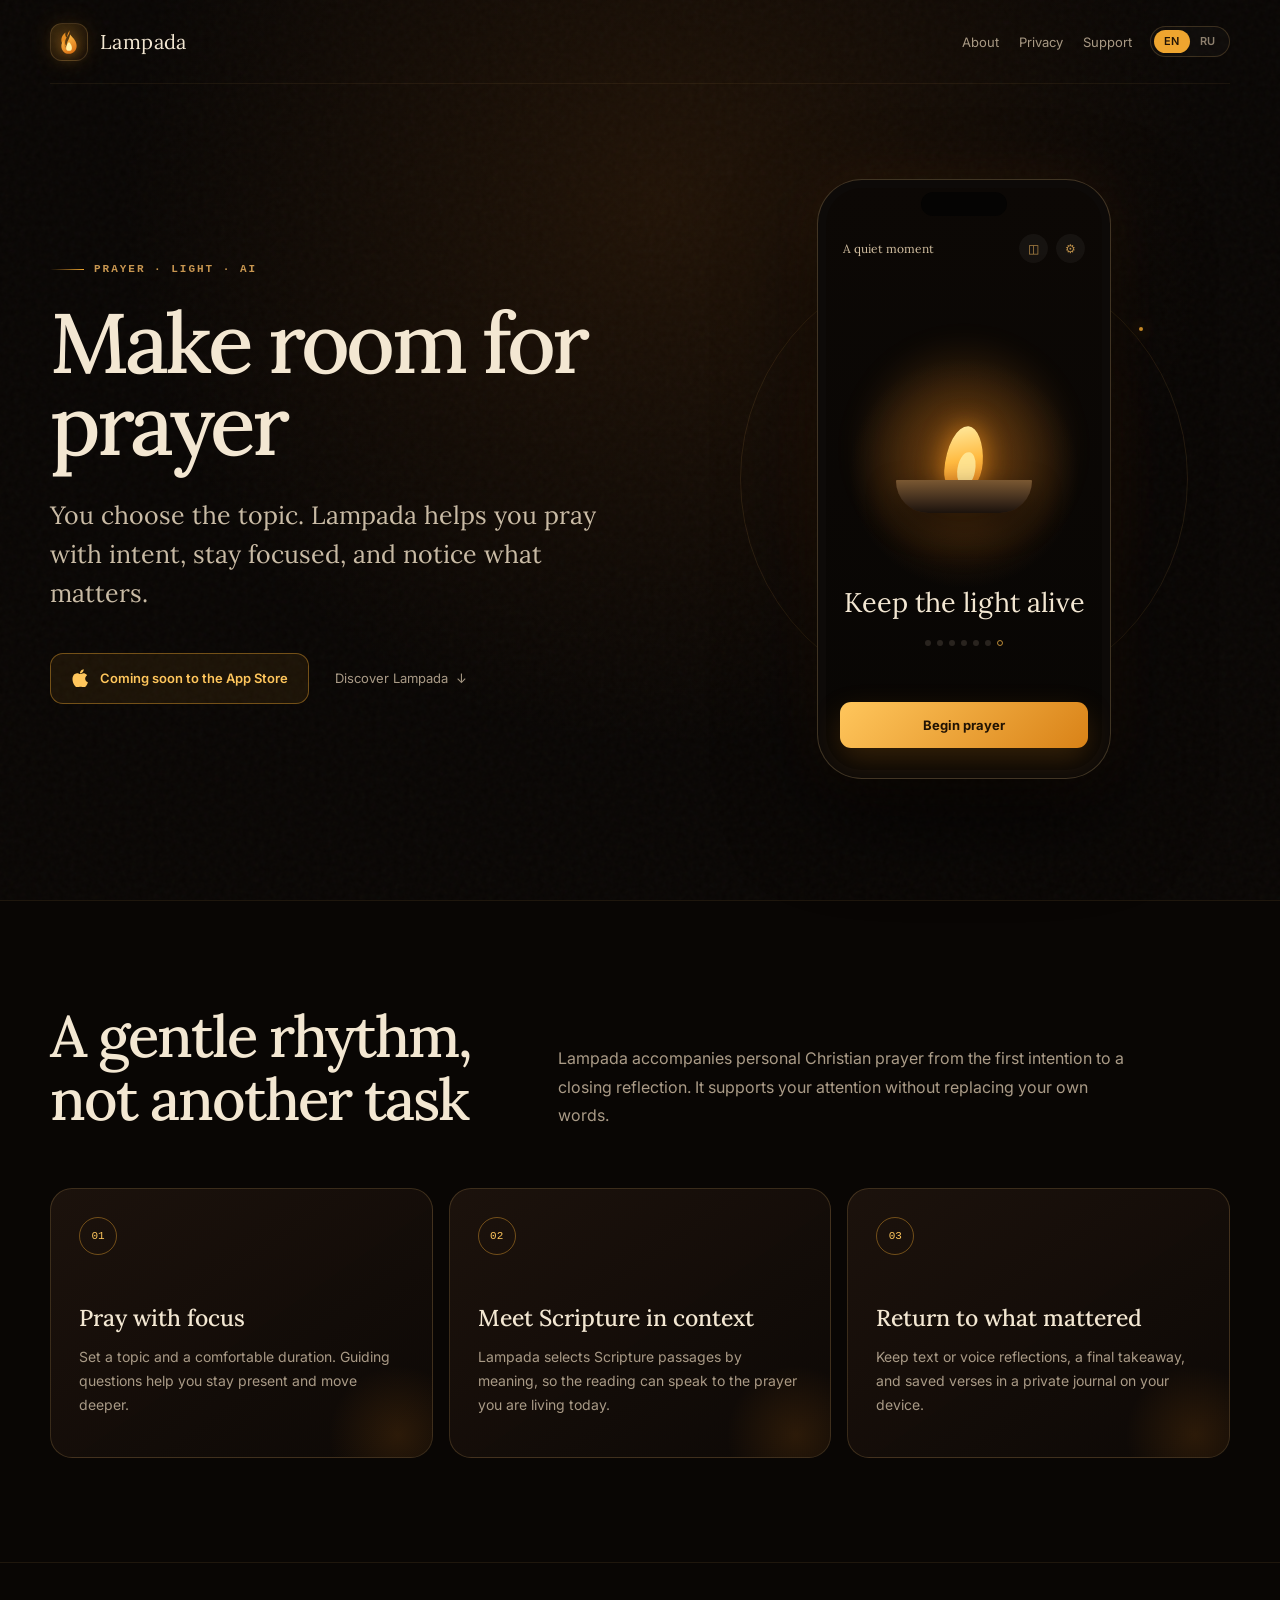
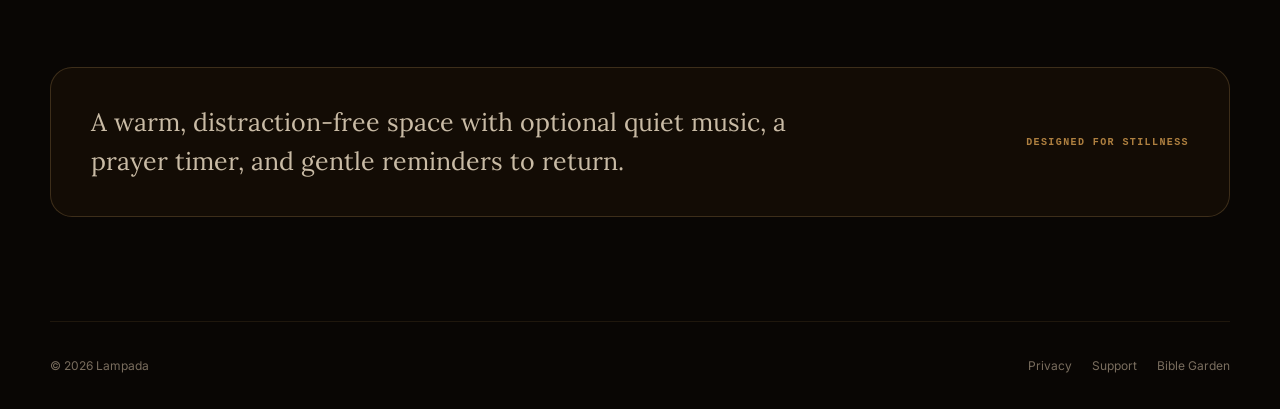
==== lampada/index.html @ 6860deae "Add Lampada landing site" ====
<!doctype html>
<html lang="en">
<head>
    <meta charset="utf-8">
    <meta name="viewport" content="width=device-width, initial-scale=1">
    <title>Lampada — A space for personal prayer</title>
    <meta
        name="description"
        content="Lampada is a mobile app that helps you pray with intent, keep your focus, and return to meaningful thoughts later."
        data-en="Lampada is a mobile app that helps you pray with intent, keep your focus, and return to meaningful thoughts later."
        data-ru="Lampada — мобильное приложение, которое помогает молиться целенаправленно, сохранять фокус и возвращаться к важным мыслям."
    >
    <meta property="og:title" content="Lampada — A space for personal prayer">
    <meta property="og:description" content="Prayer. Light. AI.">
    <meta property="og:type" content="website">
    <meta property="og:url" content="https://lampada.bible.garden/">
    <meta name="theme-color" content="#090604">
    <link rel="canonical" href="https://lampada.bible.garden/">
    <link rel="preconnect" href="https://fonts.googleapis.com">
    <link rel="preconnect" href="https://fonts.gstatic.com" crossorigin>
    <link href="https://fonts.googleapis.com/css2?family=Inter:wght@400;500;600;700&family=Lora:wght@400;500;600&display=swap" rel="stylesheet">
    <link rel="stylesheet" href="assets/styles.css">
    <script src="assets/site.js" defer></script>
</head>
<body
    data-title-en="Lampada — A space for personal prayer"
    data-title-ru="Lampada — пространство для личной молитвы"
>
    <header class="site-header shell">
        <a class="brand" href="/" aria-label="Lampada home" data-aria-en="Lampada home" data-aria-ru="Главная Lampada">
            <span class="brand-mark" aria-hidden="true">
                <svg viewBox="0 0 28 34" fill="none" xmlns="http://www.w3.org/2000/svg">
                    <path d="M14.7 1.5c.8 7-5.8 8.6-5.8 16.2 0 2.5 1.1 4.6 2.8 6-4.6-1-7.7-4.8-7.7-9.4 0-3.6 1.8-6.9 5.3-9.8-.6 3.8.4 5.7 1.8 6.7C11.9 6.8 13.4 3.7 14.7 1.5Z" fill="#E68D22"/>
                    <path d="M15.4 7.2c5.6 5.9 8.6 10 8.6 15.1 0 5.8-4.5 10.2-10 10.2S4 28.1 4 22.4c0-2.5.9-4.9 2.8-7.3-.1 6.7 2.9 9.7 6.4 10.9-1.3-1.3-2.1-3.2-2.1-5.2 0-4.7 3.6-7.4 4.3-13.6Z" fill="url(#flame)"/>
                    <path d="M14 17.1c2.5 3 3.8 5.2 3.8 7.6a3.8 3.8 0 0 1-7.6 0c0-2.4 1.3-4.6 3.8-7.6Z" fill="#FFF0A4"/>
                    <defs><linearGradient id="flame" x1="8" y1="9" x2="21" y2="31" gradientUnits="userSpaceOnUse"><stop stop-color="#FFC04B"/><stop offset="1" stop-color="#D86E13"/></linearGradient></defs>
                </svg>
            </span>
            <span class="brand-name">Lampada</span>
        </a>
        <div class="header-tools">
            <nav class="site-nav" aria-label="Primary navigation" data-aria-en="Primary navigation" data-aria-ru="Основная навигация">
                <a href="#purpose" data-i18n data-en="About" data-ru="О приложении">About</a>
                <a href="/privacy" data-i18n data-en="Privacy" data-ru="Конфиденциальность">Privacy</a>
                <a href="/support" data-i18n data-en="Support" data-ru="Поддержка">Support</a>
            </nav>
            <div class="language-switcher" aria-label="Language" data-aria-en="Language" data-aria-ru="Язык">
                <button type="button" data-lang="en" aria-pressed="true">EN</button>
                <button type="button" data-lang="ru" aria-pressed="false">RU</button>
            </div>
        </div>
    </header>

    <main>
        <section class="hero shell" aria-labelledby="hero-title">
            <div class="hero-copy">
                <p class="eyebrow" data-i18n data-en="Prayer · Light · AI" data-ru="Молитва · Свет · ИИ">Prayer · Light · AI</p>
                <h1 id="hero-title" data-i18n data-en="Make room for prayer" data-ru="Освободи место для молитвы">Make room for prayer</h1>
                <p
                    class="hero-lead"
                    data-i18n
                    data-en="You choose the topic. Lampada helps you pray with intent, stay focused, and notice what matters."
                    data-ru="Ты выбираешь тему. Lampada помогает молиться целенаправленно, сохранять фокус и замечать главное."
                >You choose the topic. Lampada helps you pray with intent, stay focused, and notice what matters.</p>
                <div class="hero-actions">
                    <span class="availability">
                        <svg viewBox="0 0 24 24" fill="none" aria-hidden="true"><path d="M15.7 4.1c-.9 1.1-2.3 2-3.7 1.9-.2-1.4.5-2.9 1.3-3.8.9-1.1 2.4-1.8 3.6-1.9.2 1.4-.4 2.8-1.2 3.8ZM18.9 12.8c0-3 2.5-4.5 2.6-4.6-1.4-2.1-3.7-2.4-4.5-2.5-1.9-.2-3.7 1.1-4.7 1.1-1 0-2.5-1.1-4.1-1-2.1 0-4.1 1.2-5.2 3.1-2.2 3.8-.6 9.5 1.6 12.6 1.1 1.5 2.3 3.2 4 3.1 1.6-.1 2.2-1 4.2-1s2.5 1 4.2 1c1.7 0 2.8-1.5 3.8-3.1 1.2-1.8 1.7-3.5 1.7-3.6-.1 0-3.6-1.4-3.6-5.1Z" fill="currentColor"/></svg>
                        <span data-i18n data-en="Coming soon to the App Store" data-ru="Скоро в App Store">Coming soon to the App Store</span>
                    </span>
                    <a class="text-link" href="#purpose">
                        <span data-i18n data-en="Discover Lampada" data-ru="Узнать о Lampada">Discover Lampada</span>
                        <span aria-hidden="true">↓</span>
                    </a>
                </div>
            </div>

            <div class="hero-art" aria-label="Lampada app preview" data-aria-en="Lampada app preview" data-aria-ru="Предпросмотр приложения Lampada">
                <div class="orbit" aria-hidden="true"></div>
                <div class="phone" aria-hidden="true">
                    <div class="phone-top">
                        <span data-i18n data-en="A quiet moment" data-ru="Тихий момент">A quiet moment</span>
                        <div class="phone-icons"><span class="phone-icon">◫</span><span class="phone-icon">⚙</span></div>
                    </div>
                    <div class="flame-wrap">
                        <div class="flame-glow"></div>
                        <div class="flame"></div>
                        <div class="lamp-bowl"></div>
                    </div>
                    <div class="phone-copy">
                        <strong data-i18n data-en="Keep the light alive" data-ru="Поддержи огонёк">Keep the light alive</strong>
                        <div class="week-dots"><span></span><span></span><span></span><span></span><span></span><span></span><span></span></div>
                    </div>
                    <div class="phone-button" data-i18n data-en="Begin prayer" data-ru="Начать молитву">Begin prayer</div>
                </div>
            </div>
        </section>

        <section class="section" id="purpose" aria-labelledby="purpose-title">
            <div class="shell">
                <div class="section-heading">
                    <h2 id="purpose-title" data-i18n data-en="A gentle rhythm, not another task" data-ru="Мягкий ритм, а не ещё одна задача">A gentle rhythm, not another task</h2>
                    <p
                        data-i18n
                        data-en="Lampada accompanies personal Christian prayer from the first intention to a closing reflection. It supports your attention without replacing your own words."
                        data-ru="Lampada сопровождает личную христианскую молитву от первого намерения до завершающего размышления. Она поддерживает внимание, не подменяя твои собственные слова."
                    >Lampada accompanies personal Christian prayer from the first intention to a closing reflection. It supports your attention without replacing your own words.</p>
                </div>

                <div class="features">
                    <article class="feature">
                        <span class="feature-number">01</span>
                        <h3 class="feature-title" data-i18n data-en="Pray with focus" data-ru="Молись осознанно">Pray with focus</h3>
                        <p
                            data-i18n
                            data-en="Set a topic and a comfortable duration. Guiding questions help you stay present and move deeper."
                            data-ru="Задай тему и удобную длительность. Направляющие вопросы помогают оставаться в моменте и идти глубже."
                        >Set a topic and a comfortable duration. Guiding questions help you stay present and move deeper.</p>
                    </article>
                    <article class="feature">
                        <span class="feature-number">02</span>
                        <h3 class="feature-title" data-i18n data-en="Meet Scripture in context" data-ru="Встречай Писание в контексте">Meet Scripture in context</h3>
                        <p
                            data-i18n
                            data-en="Lampada selects Scripture passages by meaning, so the reading can speak to the prayer you are living today."
                            data-ru="Lampada подбирает отрывки Писания по смыслу, чтобы чтение отзывалось на молитву, которой ты живёшь сегодня."
                        >Lampada selects Scripture passages by meaning, so the reading can speak to the prayer you are living today.</p>
                    </article>
                    <article class="feature">
                        <span class="feature-number">03</span>
                        <h3 class="feature-title" data-i18n data-en="Return to what mattered" data-ru="Возвращайся к главному">Return to what mattered</h3>
                        <p
                            data-i18n
                            data-en="Keep text or voice reflections, a final takeaway, and saved verses in a private journal on your device."
                            data-ru="Сохраняй текстовые или голосовые размышления, итог молитвы и избранные стихи в личном дневнике на устройстве."
                        >Keep text or voice reflections, a final takeaway, and saved verses in a private journal on your device.</p>
                    </article>
                </div>
            </div>
        </section>

        <section class="section">
            <div class="shell">
                <div class="quiet-note">
                    <p
                        data-i18n
                        data-en="A warm, distraction-free space with optional quiet music, a prayer timer, and gentle reminders to return."
                        data-ru="Тёплое пространство без лишнего шума: спокойная музыка, таймер молитвы и мягкие напоминания вернуться."
                    >A warm, distraction-free space with optional quiet music, a prayer timer, and gentle reminders to return.</p>
                    <span data-i18n data-en="Designed for stillness" data-ru="Создано для тишины">Designed for stillness</span>
                </div>
            </div>
        </section>
    </main>

    <footer class="site-footer shell">
        <span>© 2026 Lampada</span>
        <div class="footer-links">
            <a href="/privacy" data-i18n data-en="Privacy" data-ru="Конфиденциальность">Privacy</a>
            <a href="/support" data-i18n data-en="Support" data-ru="Поддержка">Support</a>
            <a href="https://bible.garden" data-i18n data-en="Bible Garden" data-ru="Bible Garden">Bible Garden</a>
        </div>
    </footer>
</body>
</html>
---- lampada/assets/styles.css ----
:root {
    color-scheme: dark;
    --amber: #efa52f;
    --amber-bright: #ffc65c;
    --amber-deep: #b96b16;
    --cream: #f3e7d2;
    --cream-dim: #c9bba5;
    --ink: #090604;
    --surface: #130d09;
    --surface-raised: #1a120c;
    --line: rgba(227, 179, 104, 0.2);
    --line-strong: rgba(239, 165, 47, 0.42);
    --page-width: 1180px;
}

* {
    box-sizing: border-box;
}

html {
    scroll-behavior: smooth;
}

body {
    min-width: 320px;
    margin: 0;
    overflow-x: hidden;
    color: var(--cream);
    background:
        radial-gradient(circle at 52% 10%, rgba(126, 69, 16, 0.2), transparent 34rem),
        var(--ink);
    font-family: Inter, -apple-system, BlinkMacSystemFont, "Segoe UI", sans-serif;
    -webkit-font-smoothing: antialiased;
}

body::before {
    position: fixed;
    z-index: -1;
    inset: 0;
    content: "";
    opacity: 0.28;
    pointer-events: none;
    background-image: url("data:image/svg+xml,%3Csvg viewBox='0 0 180 180' xmlns='http://www.w3.org/2000/svg'%3E%3Cfilter id='n'%3E%3CfeTurbulence type='fractalNoise' baseFrequency='.9' numOctaves='3' stitchTiles='stitch'/%3E%3C/filter%3E%3Crect width='100%25' height='100%25' filter='url(%23n)' opacity='.12'/%3E%3C/svg%3E");
}

a {
    color: inherit;
}

button,
a {
    -webkit-tap-highlight-color: transparent;
}

.shell {
    width: min(calc(100% - 40px), var(--page-width));
    margin-inline: auto;
}

.site-header {
    position: relative;
    z-index: 10;
    display: flex;
    align-items: center;
    justify-content: space-between;
    min-height: 84px;
    border-bottom: 1px solid rgba(227, 179, 104, 0.08);
}

.brand {
    display: inline-flex;
    gap: 12px;
    align-items: center;
    text-decoration: none;
}

.brand-mark {
    display: grid;
    width: 38px;
    height: 38px;
    place-items: center;
    border: 1px solid var(--line);
    border-radius: 12px;
    background: linear-gradient(145deg, rgba(239, 165, 47, 0.18), rgba(82, 40, 9, 0.08));
    box-shadow: 0 0 24px rgba(239, 165, 47, 0.12);
}

.brand-mark svg {
    width: 22px;
    height: 26px;
    filter: drop-shadow(0 0 8px rgba(255, 166, 42, 0.7));
}

.brand-name {
    font-family: Lora, Georgia, serif;
    font-size: 20px;
    letter-spacing: 0.02em;
}

.header-tools {
    display: flex;
    gap: 18px;
    align-items: center;
}

.site-nav {
    display: flex;
    gap: 20px;
    color: #a89984;
    font-size: 13px;
}

.site-nav a {
    text-decoration: none;
    transition: color 160ms ease;
}

.site-nav a:hover,
.site-nav a:focus-visible {
    color: var(--cream);
}

.language-switcher {
    display: inline-flex;
    padding: 3px;
    border: 1px solid var(--line);
    border-radius: 999px;
    background: rgba(255, 255, 255, 0.025);
}

.language-switcher button {
    min-width: 36px;
    padding: 6px 9px;
    border: 0;
    border-radius: 999px;
    color: #8e806e;
    background: transparent;
    font: 600 11px/1 Inter, sans-serif;
    letter-spacing: 0.08em;
    cursor: pointer;
}

.language-switcher button.is-active {
    color: #231405;
    background: var(--amber);
}

.hero {
    position: relative;
    display: grid;
    grid-template-columns: minmax(0, 1.03fr) minmax(360px, 0.97fr);
    gap: 84px;
    align-items: center;
    min-height: calc(100vh - 84px);
    padding-block: 70px 96px;
}

.hero-copy {
    position: relative;
    z-index: 2;
}

.eyebrow {
    display: inline-flex;
    gap: 10px;
    align-items: center;
    margin: 0 0 23px;
    color: #c89650;
    font: 600 11px/1.4 "SFMono-Regular", Consolas, monospace;
    letter-spacing: 0.18em;
    text-transform: uppercase;
}

.eyebrow::before {
    width: 34px;
    height: 1px;
    content: "";
    background: linear-gradient(90deg, transparent, var(--amber));
}

h1,
h2,
.feature-title,
.placeholder-title {
    font-family: Lora, Georgia, serif;
    font-weight: 500;
}

h1 {
    max-width: 760px;
    margin: 0;
    font-size: clamp(48px, 6.6vw, 86px);
    line-height: 0.98;
    letter-spacing: -0.045em;
}

.hero-lead {
    max-width: 620px;
    margin: 30px 0 0;
    color: var(--cream-dim);
    font-family: Lora, Georgia, serif;
    font-size: clamp(19px, 2vw, 25px);
    line-height: 1.55;
}

.hero-actions {
    display: flex;
    flex-wrap: wrap;
    gap: 14px;
    align-items: center;
    margin-top: 40px;
}

.availability {
    display: inline-flex;
    gap: 11px;
    align-items: center;
    min-height: 51px;
    padding: 0 20px;
    border: 1px solid var(--line-strong);
    border-radius: 13px;
    color: var(--amber-bright);
    background: rgba(239, 165, 47, 0.08);
    font-size: 13px;
    font-weight: 600;
}

.availability svg {
    width: 18px;
    height: 18px;
}

.text-link {
    display: inline-flex;
    gap: 8px;
    align-items: center;
    min-height: 51px;
    padding-inline: 12px;
    color: #aa9b87;
    font-size: 13px;
    text-decoration: none;
}

.text-link:hover,
.text-link:focus-visible {
    color: var(--cream);
}

.hero-art {
    position: relative;
    display: grid;
    min-height: 650px;
    place-items: center;
}

.hero-art::before {
    position: absolute;
    width: min(34vw, 470px);
    aspect-ratio: 1;
    border-radius: 50%;
    content: "";
    background: radial-gradient(circle, rgba(226, 125, 25, 0.18), rgba(113, 57, 9, 0.07) 42%, transparent 70%);
    filter: blur(4px);
}

.orbit {
    position: absolute;
    width: min(35vw, 480px);
    aspect-ratio: 1;
    border: 1px solid rgba(231, 175, 94, 0.12);
    border-radius: 50%;
}

.orbit::before,
.orbit::after {
    position: absolute;
    border-radius: 50%;
    content: "";
    background: var(--amber);
    box-shadow: 0 0 14px rgba(255, 172, 44, 0.9);
}

.orbit::before {
    top: 16%;
    right: 10%;
    width: 4px;
    height: 4px;
}

.orbit::after {
    bottom: 5%;
    left: 28%;
    width: 3px;
    height: 3px;
}

.phone {
    position: relative;
    z-index: 2;
    width: 294px;
    height: 600px;
    overflow: hidden;
    border: 1px solid rgba(238, 197, 133, 0.24);
    border-radius: 45px;
    background:
        radial-gradient(circle at 50% 49%, rgba(122, 67, 17, 0.5), transparent 34%),
        linear-gradient(180deg, #0c0805, #080604);
    box-shadow:
        0 36px 90px rgba(0, 0, 0, 0.64),
        0 0 60px rgba(193, 104, 20, 0.1),
        inset 0 0 0 8px #0d0a08;
}

.phone::before {
    position: absolute;
    top: 12px;
    left: 50%;
    width: 86px;
    height: 24px;
    border-radius: 20px;
    content: "";
    background: #050403;
    transform: translateX(-50%);
}

.phone-top {
    display: flex;
    align-items: center;
    justify-content: space-between;
    padding: 54px 25px 0;
    color: #d1bea0;
    font-family: Lora, Georgia, serif;
    font-size: 12px;
}

.phone-icons {
    display: flex;
    gap: 8px;
}

.phone-icon {
    display: grid;
    width: 29px;
    height: 29px;
    place-items: center;
    border-radius: 50%;
    color: #bc8f49;
    background: rgba(255, 255, 255, 0.045);
    font: 12px/1 sans-serif;
}

.flame-wrap {
    position: absolute;
    top: 205px;
    left: 50%;
    width: 156px;
    height: 128px;
    transform: translateX(-50%);
}

.flame-glow {
    position: absolute;
    inset: -50px -70px;
    border-radius: 50%;
    background: radial-gradient(circle, rgba(238, 140, 32, 0.35), transparent 62%);
    filter: blur(10px);
}

.flame {
    position: absolute;
    bottom: 20px;
    left: 50%;
    width: 38px;
    height: 67px;
    border-radius: 56% 44% 55% 45% / 69% 54% 46% 31%;
    background: linear-gradient(165deg, #ffe89b 5%, #ffbb42 50%, #d86e13 100%);
    box-shadow: 0 0 26px rgba(255, 153, 28, 0.65);
    transform: translateX(-50%) rotate(4deg);
}

.flame::after {
    position: absolute;
    right: 7px;
    bottom: 7px;
    width: 18px;
    height: 34px;
    border-radius: 60% 40% 58% 42%;
    content: "";
    background: rgba(255, 238, 163, 0.8);
}

.lamp-bowl {
    position: absolute;
    bottom: 0;
    left: 50%;
    width: 136px;
    height: 33px;
    border-radius: 2px 2px 65px 65px;
    background: linear-gradient(180deg, #7a5832, #3c2a1b 65%, #1b120c);
    box-shadow: 0 13px 28px rgba(0, 0, 0, 0.52);
    transform: translateX(-50%);
}

.phone-copy {
    position: absolute;
    right: 20px;
    bottom: 132px;
    left: 20px;
    text-align: center;
}

.phone-copy strong {
    display: block;
    font: 400 27px/1.2 Lora, Georgia, serif;
}

.week-dots {
    display: flex;
    gap: 6px;
    justify-content: center;
    margin-top: 22px;
}

.week-dots span {
    width: 6px;
    height: 6px;
    border-radius: 50%;
    background: rgba(202, 187, 166, 0.16);
}

.week-dots span:last-child {
    border: 1px solid rgba(255, 190, 75, 0.7);
    background: transparent;
}

.phone-button {
    position: absolute;
    right: 22px;
    bottom: 30px;
    left: 22px;
    padding: 15px 10px;
    border-radius: 11px;
    color: #211304;
    background: linear-gradient(135deg, var(--amber-bright), #d98217);
    box-shadow: 0 12px 30px rgba(216, 126, 22, 0.22);
    font-size: 13px;
    font-weight: 700;
    text-align: center;
}

.section {
    padding-block: 104px;
    border-top: 1px solid rgba(227, 179, 104, 0.1);
}

.section-heading {
    display: grid;
    grid-template-columns: 0.8fr 1.2fr;
    gap: 60px;
    align-items: end;
    margin-bottom: 58px;
}

.section-heading h2 {
    max-width: 520px;
    margin: 0;
    font-size: clamp(36px, 4.6vw, 58px);
    line-height: 1.08;
    letter-spacing: -0.035em;
}

.section-heading p {
    max-width: 580px;
    margin: 0;
    color: #aa9b87;
    font-size: 16px;
    line-height: 1.8;
}

.features {
    display: grid;
    grid-template-columns: repeat(3, 1fr);
    gap: 16px;
}

.feature {
    position: relative;
    min-height: 270px;
    padding: 28px;
    overflow: hidden;
    border: 1px solid var(--line);
    border-radius: 22px;
    background: linear-gradient(145deg, rgba(31, 21, 14, 0.86), rgba(14, 9, 6, 0.92));
}

.feature::after {
    position: absolute;
    right: -36px;
    bottom: -48px;
    width: 140px;
    height: 140px;
    border-radius: 50%;
    content: "";
    background: radial-gradient(circle, rgba(225, 129, 24, 0.14), transparent 70%);
}

.feature-number {
    display: inline-grid;
    width: 38px;
    height: 38px;
    margin-bottom: 48px;
    place-items: center;
    border: 1px solid var(--line-strong);
    border-radius: 50%;
    color: var(--amber-bright);
    font: 500 11px/1 "SFMono-Regular", Consolas, monospace;
}

.feature-title {
    margin: 0 0 13px;
    font-size: 23px;
}

.feature p {
    margin: 0;
    color: #a99a86;
    font-size: 14px;
    line-height: 1.7;
}

.quiet-note {
    display: flex;
    gap: 22px;
    align-items: center;
    justify-content: space-between;
    padding: 35px 40px;
    border: 1px solid var(--line);
    border-radius: 22px;
    background: rgba(239, 165, 47, 0.045);
}

.quiet-note p {
    max-width: 720px;
    margin: 0;
    color: var(--cream-dim);
    font-family: Lora, Georgia, serif;
    font-size: clamp(18px, 2vw, 25px);
    line-height: 1.55;
}

.quiet-note span {
    flex: 0 0 auto;
    color: #af8040;
    font: 600 10px/1.5 "SFMono-Regular", Consolas, monospace;
    letter-spacing: 0.14em;
    text-transform: uppercase;
}

.site-footer {
    display: flex;
    gap: 28px;
    align-items: center;
    justify-content: space-between;
    padding-block: 36px;
    border-top: 1px solid rgba(227, 179, 104, 0.1);
    color: #796d5e;
    font-size: 12px;
}

.footer-links {
    display: flex;
    gap: 20px;
}

.footer-links a {
    text-decoration: none;
}

.footer-links a:hover,
.footer-links a:focus-visible {
    color: var(--cream);
}

.placeholder-main {
    display: grid;
    min-height: calc(100vh - 158px);
    place-items: center;
    padding-block: 72px;
}

.placeholder-card {
    width: min(100%, 720px);
    padding: clamp(34px, 7vw, 72px);
    border: 1px solid var(--line);
    border-radius: 28px;
    background:
        radial-gradient(circle at 100% 0, rgba(208, 113, 18, 0.13), transparent 20rem),
        rgba(22, 14, 9, 0.88);
    box-shadow: 0 32px 100px rgba(0, 0, 0, 0.35);
}

.placeholder-title {
    margin: 0;
    font-size: clamp(38px, 6vw, 62px);
    line-height: 1.05;
    letter-spacing: -0.04em;
}

.placeholder-text {
    max-width: 570px;
    margin: 25px 0 0;
    color: var(--cream-dim);
    font-size: 16px;
    line-height: 1.75;
}

.back-link {
    display: inline-flex;
    gap: 8px;
    align-items: center;
    margin-top: 34px;
    color: var(--amber-bright);
    font-size: 13px;
    font-weight: 600;
    text-decoration: none;
}

.back-link:hover,
.back-link:focus-visible {
    color: #ffe1a2;
}

:focus-visible {
    outline: 2px solid var(--amber-bright);
    outline-offset: 4px;
}

@media (max-width: 920px) {
    .site-nav {
        display: none;
    }

    .hero {
        grid-template-columns: 1fr;
        gap: 36px;
        padding-top: 72px;
    }

    .hero-copy {
        text-align: center;
    }

    .eyebrow,
    .hero-actions {
        justify-content: center;
    }

    .hero-lead {
        margin-inline: auto;
    }

    .hero-art {
        min-height: 620px;
    }

    .orbit {
        width: 470px;
    }

    .section-heading {
        grid-template-columns: 1fr;
        gap: 24px;
    }

    .features {
        grid-template-columns: 1fr;
    }

    .feature {
        min-height: 0;
    }

    .feature-number {
        margin-bottom: 32px;
    }
}

@media (max-width: 560px) {
    .shell {
        width: min(calc(100% - 28px), var(--page-width));
    }

    .site-header {
        min-height: 72px;
    }

    .brand-mark {
        width: 34px;
        height: 34px;
    }

    .brand-name {
        font-size: 18px;
    }

    .header-tools {
        gap: 8px;
    }

    .hero {
        min-height: 0;
        padding-block: 62px 78px;
    }

    h1 {
        font-size: clamp(44px, 15vw, 64px);
    }

    .hero-lead {
        font-size: 18px;
    }

    .hero-actions {
        flex-direction: column;
    }

    .hero-art {
        min-height: 555px;
    }

    .phone {
        width: 260px;
        height: 530px;
        border-radius: 39px;
    }

    .phone-top {
        padding: 48px 22px 0;
    }

    .flame-wrap {
        top: 174px;
        transform: translateX(-50%) scale(0.9);
    }

    .phone-copy {
        bottom: 118px;
    }

    .phone-copy strong {
        font-size: 24px;
    }

    .phone-button {
        right: 20px;
        bottom: 27px;
        left: 20px;
    }

    .orbit {
        width: 390px;
    }

    .section {
        padding-block: 76px;
    }

    .section-heading {
        margin-bottom: 38px;
    }

    .feature {
        padding: 24px;
    }

    .quiet-note {
        flex-direction: column;
        align-items: flex-start;
        padding: 28px;
    }

    .site-footer {
        flex-direction: column;
        align-items: flex-start;
    }

    .placeholder-main {
        min-height: calc(100vh - 146px);
    }
}

@media (prefers-reduced-motion: reduce) {
    html {
        scroll-behavior: auto;
    }

    *,
    *::before,
    *::after {
        transition-duration: 0.01ms !important;
        animation-duration: 0.01ms !important;
        animation-iteration-count: 1 !important;
    }
}
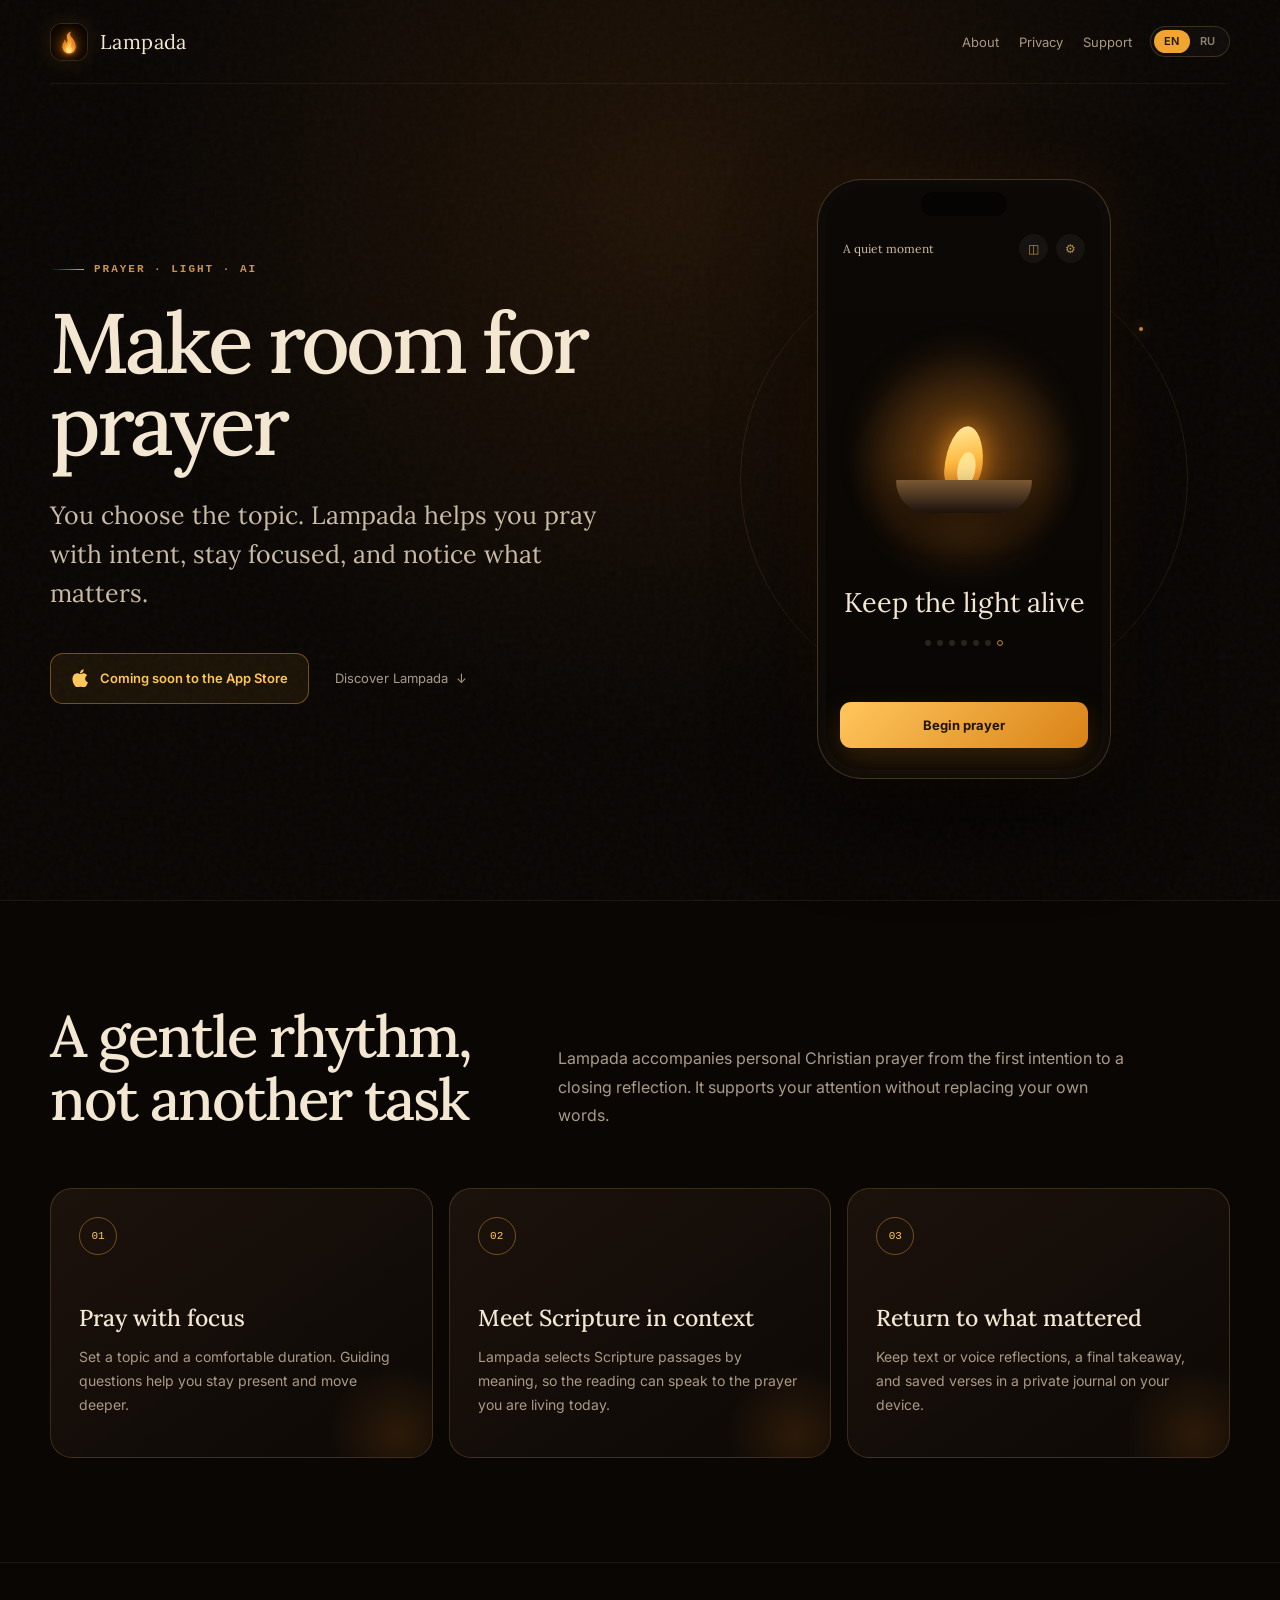
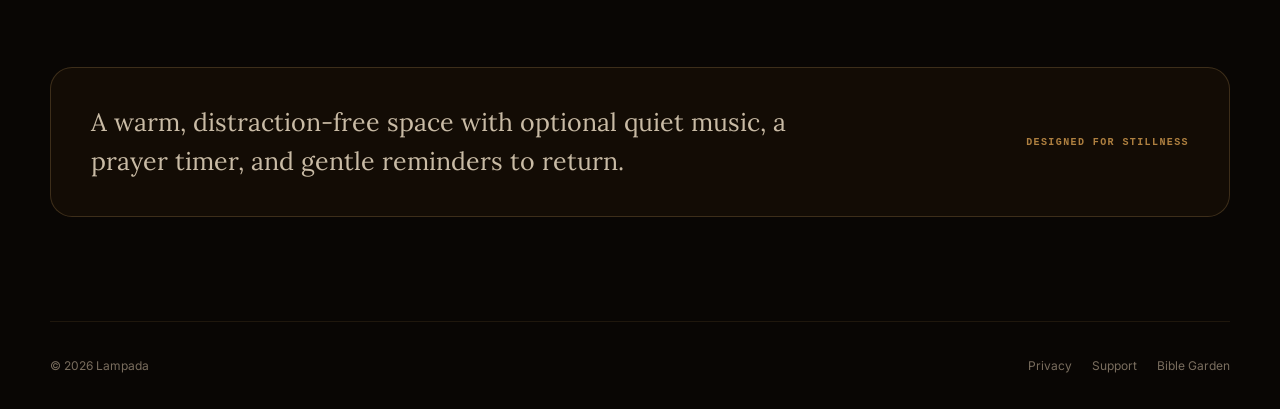
==== commit 69a07209: "Use the Lampada app logo" ====
--- a/lampada/index.html
+++ b/lampada/index.html
@@ -12,10 +12,12 @@
     >
     <meta property="og:title" content="Lampada — A space for personal prayer">
     <meta property="og:description" content="Prayer. Light. AI.">
+    <meta property="og:image" content="https://lampada.bible.garden/assets/lampada-icon-512.png">
     <meta property="og:type" content="website">
     <meta property="og:url" content="https://lampada.bible.garden/">
     <meta name="theme-color" content="#090604">
     <link rel="canonical" href="https://lampada.bible.garden/">
+    <link rel="icon" type="image/png" href="assets/lampada-icon-64.png">
     <link rel="preconnect" href="https://fonts.googleapis.com">
     <link rel="preconnect" href="https://fonts.gstatic.com" crossorigin>
     <link href="https://fonts.googleapis.com/css2?family=Inter:wght@400;500;600;700&family=Lora:wght@400;500;600&display=swap" rel="stylesheet">
@@ -29,12 +31,7 @@
     <header class="site-header shell">
         <a class="brand" href="/" aria-label="Lampada home" data-aria-en="Lampada home" data-aria-ru="Главная Lampada">
             <span class="brand-mark" aria-hidden="true">
-                <svg viewBox="0 0 28 34" fill="none" xmlns="http://www.w3.org/2000/svg">
-                    <path d="M14.7 1.5c.8 7-5.8 8.6-5.8 16.2 0 2.5 1.1 4.6 2.8 6-4.6-1-7.7-4.8-7.7-9.4 0-3.6 1.8-6.9 5.3-9.8-.6 3.8.4 5.7 1.8 6.7C11.9 6.8 13.4 3.7 14.7 1.5Z" fill="#E68D22"/>
-                    <path d="M15.4 7.2c5.6 5.9 8.6 10 8.6 15.1 0 5.8-4.5 10.2-10 10.2S4 28.1 4 22.4c0-2.5.9-4.9 2.8-7.3-.1 6.7 2.9 9.7 6.4 10.9-1.3-1.3-2.1-3.2-2.1-5.2 0-4.7 3.6-7.4 4.3-13.6Z" fill="url(#flame)"/>
-                    <path d="M14 17.1c2.5 3 3.8 5.2 3.8 7.6a3.8 3.8 0 0 1-7.6 0c0-2.4 1.3-4.6 3.8-7.6Z" fill="#FFF0A4"/>
-                    <defs><linearGradient id="flame" x1="8" y1="9" x2="21" y2="31" gradientUnits="userSpaceOnUse"><stop stop-color="#FFC04B"/><stop offset="1" stop-color="#D86E13"/></linearGradient></defs>
-                </svg>
+                <img src="assets/lampada-icon.webp" width="38" height="38" alt="">
             </span>
             <span class="brand-name">Lampada</span>
         </a>
--- a/lampada/assets/styles.css
+++ b/lampada/assets/styles.css
@@ -81,14 +81,16 @@
     place-items: center;
     border: 1px solid var(--line);
     border-radius: 12px;
-    background: linear-gradient(145deg, rgba(239, 165, 47, 0.18), rgba(82, 40, 9, 0.08));
+    overflow: hidden;
+    background: #090604;
     box-shadow: 0 0 24px rgba(239, 165, 47, 0.12);
 }
 
-.brand-mark svg {
-    width: 22px;
-    height: 26px;
-    filter: drop-shadow(0 0 8px rgba(255, 166, 42, 0.7));
+.brand-mark img {
+    display: block;
+    width: 100%;
+    height: 100%;
+    object-fit: cover;
 }
 
 .brand-name {
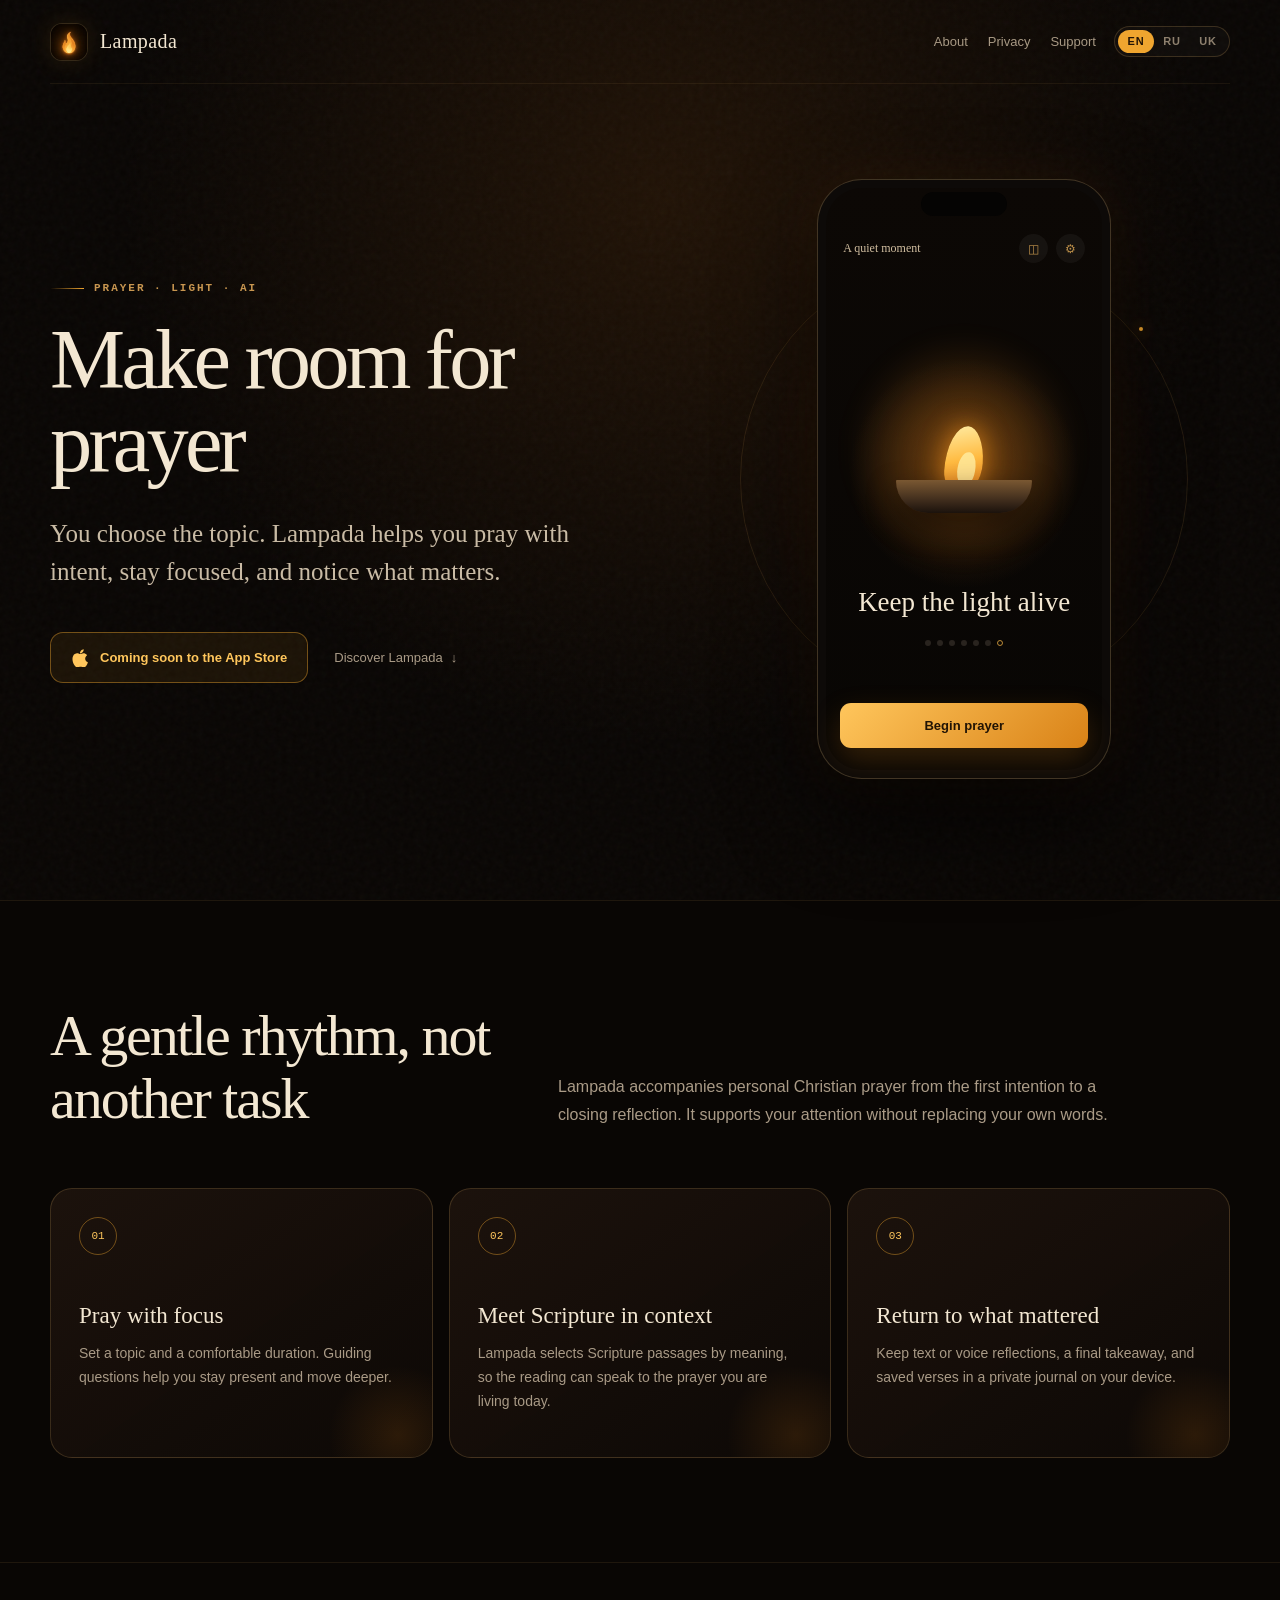
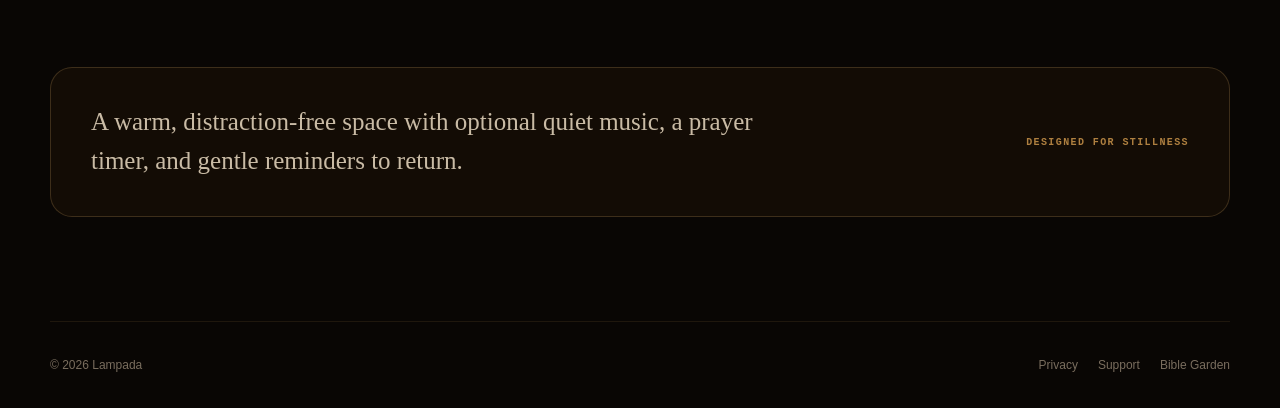
==== commit 43832d59: "Publish Lampada privacy policy and add Ukrainian localization" ====
--- a/lampada/index.html
+++ b/lampada/index.html
@@ -8,7 +8,7 @@
         name="description"
         content="Lampada is a mobile app that helps you pray with intent, keep your focus, and return to meaningful thoughts later."
         data-en="Lampada is a mobile app that helps you pray with intent, keep your focus, and return to meaningful thoughts later."
-        data-ru="Lampada — мобильное приложение, которое помогает молиться целенаправленно, сохранять фокус и возвращаться к важным мыслям."
+        data-ru="Lampada — мобильное приложение, которое помогает молиться целенаправленно, сохранять фокус и возвращаться к важным мыслям." data-uk="Lampada — мобільний застосунок, що допомагає молитися цілеспрямовано, зберігати зосередженість і повертатися до важливих думок."
     >
     <meta property="og:title" content="Lampada — A space for personal prayer">
     <meta property="og:description" content="Prayer. Light. AI.">
@@ -18,32 +18,30 @@
     <meta name="theme-color" content="#090604">
     <link rel="canonical" href="https://lampada.bible.garden/">
     <link rel="icon" type="image/png" href="assets/lampada-icon-64.png">
-    <link rel="preconnect" href="https://fonts.googleapis.com">
-    <link rel="preconnect" href="https://fonts.gstatic.com" crossorigin>
-    <link href="https://fonts.googleapis.com/css2?family=Inter:wght@400;500;600;700&family=Lora:wght@400;500;600&display=swap" rel="stylesheet">
     <link rel="stylesheet" href="assets/styles.css">
     <script src="assets/site.js" defer></script>
 </head>
 <body
     data-title-en="Lampada — A space for personal prayer"
-    data-title-ru="Lampada — пространство для личной молитвы"
+    data-title-ru="Lampada — пространство для личной молитвы" data-title-uk="Lampada — простір для особистої молитви"
 >
     <header class="site-header shell">
-        <a class="brand" href="/" aria-label="Lampada home" data-aria-en="Lampada home" data-aria-ru="Главная Lampada">
+        <a class="brand" href="/" aria-label="Lampada home" data-aria-en="Lampada home" data-aria-ru="Главная Lampada" data-aria-uk="Головна Lampada">
             <span class="brand-mark" aria-hidden="true">
                 <img src="assets/lampada-icon.webp" width="38" height="38" alt="">
             </span>
             <span class="brand-name">Lampada</span>
         </a>
         <div class="header-tools">
-            <nav class="site-nav" aria-label="Primary navigation" data-aria-en="Primary navigation" data-aria-ru="Основная навигация">
-                <a href="#purpose" data-i18n data-en="About" data-ru="О приложении">About</a>
-                <a href="/privacy" data-i18n data-en="Privacy" data-ru="Конфиденциальность">Privacy</a>
-                <a href="/support" data-i18n data-en="Support" data-ru="Поддержка">Support</a>
+            <nav class="site-nav" aria-label="Primary navigation" data-aria-en="Primary navigation" data-aria-ru="Основная навигация" data-aria-uk="Основна навігація">
+                <a href="#purpose" data-i18n data-en="About" data-ru="О приложении" data-uk="Про застосунок">About</a>
+                <a href="/privacy" data-i18n data-en="Privacy" data-ru="Конфиденциальность" data-uk="Конфіденційність">Privacy</a>
+                <a href="/support" data-i18n data-en="Support" data-ru="Поддержка" data-uk="Підтримка">Support</a>
             </nav>
-            <div class="language-switcher" aria-label="Language" data-aria-en="Language" data-aria-ru="Язык">
+            <div class="language-switcher" aria-label="Language" data-aria-en="Language" data-aria-ru="Язык" data-aria-uk="Мова">
                 <button type="button" data-lang="en" aria-pressed="true">EN</button>
                 <button type="button" data-lang="ru" aria-pressed="false">RU</button>
+                <button type="button" data-lang="uk" aria-pressed="false">UK</button>
             </div>
         </div>
     </header>
@@ -51,31 +49,31 @@
     <main>
         <section class="hero shell" aria-labelledby="hero-title">
             <div class="hero-copy">
-                <p class="eyebrow" data-i18n data-en="Prayer · Light · AI" data-ru="Молитва · Свет · ИИ">Prayer · Light · AI</p>
-                <h1 id="hero-title" data-i18n data-en="Make room for prayer" data-ru="Освободи место для молитвы">Make room for prayer</h1>
+                <p class="eyebrow" data-i18n data-en="Prayer · Light · AI" data-ru="Молитва · Свет · ИИ" data-uk="Молитва · Світло · ШІ">Prayer · Light · AI</p>
+                <h1 id="hero-title" data-i18n data-en="Make room for prayer" data-ru="Освободи место для молитвы" data-uk="Звільни місце для молитви">Make room for prayer</h1>
                 <p
                     class="hero-lead"
                     data-i18n
                     data-en="You choose the topic. Lampada helps you pray with intent, stay focused, and notice what matters."
-                    data-ru="Ты выбираешь тему. Lampada помогает молиться целенаправленно, сохранять фокус и замечать главное."
+                    data-ru="Ты выбираешь тему. Lampada помогает молиться целенаправленно, сохранять фокус и замечать главное." data-uk="Ти обираєш тему. Lampada допомагає молитися цілеспрямовано, зберігати зосередженість і помічати головне."
                 >You choose the topic. Lampada helps you pray with intent, stay focused, and notice what matters.</p>
                 <div class="hero-actions">
                     <span class="availability">
                         <svg viewBox="0 0 24 24" fill="none" aria-hidden="true"><path d="M15.7 4.1c-.9 1.1-2.3 2-3.7 1.9-.2-1.4.5-2.9 1.3-3.8.9-1.1 2.4-1.8 3.6-1.9.2 1.4-.4 2.8-1.2 3.8ZM18.9 12.8c0-3 2.5-4.5 2.6-4.6-1.4-2.1-3.7-2.4-4.5-2.5-1.9-.2-3.7 1.1-4.7 1.1-1 0-2.5-1.1-4.1-1-2.1 0-4.1 1.2-5.2 3.1-2.2 3.8-.6 9.5 1.6 12.6 1.1 1.5 2.3 3.2 4 3.1 1.6-.1 2.2-1 4.2-1s2.5 1 4.2 1c1.7 0 2.8-1.5 3.8-3.1 1.2-1.8 1.7-3.5 1.7-3.6-.1 0-3.6-1.4-3.6-5.1Z" fill="currentColor"/></svg>
-                        <span data-i18n data-en="Coming soon to the App Store" data-ru="Скоро в App Store">Coming soon to the App Store</span>
+                        <span data-i18n data-en="Coming soon to the App Store" data-ru="Скоро в App Store" data-uk="Незабаром в App Store">Coming soon to the App Store</span>
                     </span>
                     <a class="text-link" href="#purpose">
-                        <span data-i18n data-en="Discover Lampada" data-ru="Узнать о Lampada">Discover Lampada</span>
+                        <span data-i18n data-en="Discover Lampada" data-ru="Узнать о Lampada" data-uk="Дізнатися про Lampada">Discover Lampada</span>
                         <span aria-hidden="true">↓</span>
                     </a>
                 </div>
             </div>
 
-            <div class="hero-art" aria-label="Lampada app preview" data-aria-en="Lampada app preview" data-aria-ru="Предпросмотр приложения Lampada">
+            <div class="hero-art" aria-label="Lampada app preview" data-aria-en="Lampada app preview" data-aria-ru="Предпросмотр приложения Lampada" data-aria-uk="Попередній перегляд застосунку Lampada">
                 <div class="orbit" aria-hidden="true"></div>
                 <div class="phone" aria-hidden="true">
                     <div class="phone-top">
-                        <span data-i18n data-en="A quiet moment" data-ru="Тихий момент">A quiet moment</span>
+                        <span data-i18n data-en="A quiet moment" data-ru="Тихий момент" data-uk="Тиха мить">A quiet moment</span>
                         <div class="phone-icons"><span class="phone-icon">◫</span><span class="phone-icon">⚙</span></div>
                     </div>
                     <div class="flame-wrap">
@@ -84,10 +82,10 @@
                         <div class="lamp-bowl"></div>
                     </div>
                     <div class="phone-copy">
-                        <strong data-i18n data-en="Keep the light alive" data-ru="Поддержи огонёк">Keep the light alive</strong>
+                        <strong data-i18n data-en="Keep the light alive" data-ru="Поддержи огонёк" data-uk="Підтримай вогник">Keep the light alive</strong>
                         <div class="week-dots"><span></span><span></span><span></span><span></span><span></span><span></span><span></span></div>
                     </div>
-                    <div class="phone-button" data-i18n data-en="Begin prayer" data-ru="Начать молитву">Begin prayer</div>
+                    <div class="phone-button" data-i18n data-en="Begin prayer" data-ru="Начать молитву" data-uk="Почати молитву">Begin prayer</div>
                 </div>
             </div>
         </section>
@@ -95,40 +93,40 @@
         <section class="section" id="purpose" aria-labelledby="purpose-title">
             <div class="shell">
                 <div class="section-heading">
-                    <h2 id="purpose-title" data-i18n data-en="A gentle rhythm, not another task" data-ru="Мягкий ритм, а не ещё одна задача">A gentle rhythm, not another task</h2>
+                    <h2 id="purpose-title" data-i18n data-en="A gentle rhythm, not another task" data-ru="Мягкий ритм, а не ещё одна задача" data-uk="М’який ритм, а не ще одне завдання">A gentle rhythm, not another task</h2>
                     <p
                         data-i18n
                         data-en="Lampada accompanies personal Christian prayer from the first intention to a closing reflection. It supports your attention without replacing your own words."
-                        data-ru="Lampada сопровождает личную христианскую молитву от первого намерения до завершающего размышления. Она поддерживает внимание, не подменяя твои собственные слова."
+                        data-ru="Lampada сопровождает личную христианскую молитву от первого намерения до завершающего размышления. Она поддерживает внимание, не подменяя твои собственные слова." data-uk="Lampada супроводжує особисту християнську молитву від першого наміру до завершального роздуму. Вона підтримує увагу, не підміняючи твоїх власних слів."
                     >Lampada accompanies personal Christian prayer from the first intention to a closing reflection. It supports your attention without replacing your own words.</p>
                 </div>
 
                 <div class="features">
                     <article class="feature">
                         <span class="feature-number">01</span>
-                        <h3 class="feature-title" data-i18n data-en="Pray with focus" data-ru="Молись осознанно">Pray with focus</h3>
+                        <h3 class="feature-title" data-i18n data-en="Pray with focus" data-ru="Молись осознанно" data-uk="Молися усвідомлено">Pray with focus</h3>
                         <p
                             data-i18n
                             data-en="Set a topic and a comfortable duration. Guiding questions help you stay present and move deeper."
-                            data-ru="Задай тему и удобную длительность. Направляющие вопросы помогают оставаться в моменте и идти глубже."
+                            data-ru="Задай тему и удобную длительность. Направляющие вопросы помогают оставаться в моменте и идти глубже." data-uk="Обери тему та зручну тривалість. Навідні запитання допомагають залишатися в моменті й заглиблюватися."
                         >Set a topic and a comfortable duration. Guiding questions help you stay present and move deeper.</p>
                     </article>
                     <article class="feature">
                         <span class="feature-number">02</span>
-                        <h3 class="feature-title" data-i18n data-en="Meet Scripture in context" data-ru="Встречай Писание в контексте">Meet Scripture in context</h3>
+                        <h3 class="feature-title" data-i18n data-en="Meet Scripture in context" data-ru="Встречай Писание в контексте" data-uk="Зустрічай Писання в контексті">Meet Scripture in context</h3>
                         <p
                             data-i18n
                             data-en="Lampada selects Scripture passages by meaning, so the reading can speak to the prayer you are living today."
-                            data-ru="Lampada подбирает отрывки Писания по смыслу, чтобы чтение отзывалось на молитву, которой ты живёшь сегодня."
+                            data-ru="Lampada подбирает отрывки Писания по смыслу, чтобы чтение отзывалось на молитву, которой ты живёшь сегодня." data-uk="Lampada добирає уривки Писання за змістом, щоб читання відгукувалося на молитву, якою ти живеш сьогодні."
                         >Lampada selects Scripture passages by meaning, so the reading can speak to the prayer you are living today.</p>
                     </article>
                     <article class="feature">
                         <span class="feature-number">03</span>
-                        <h3 class="feature-title" data-i18n data-en="Return to what mattered" data-ru="Возвращайся к главному">Return to what mattered</h3>
+                        <h3 class="feature-title" data-i18n data-en="Return to what mattered" data-ru="Возвращайся к главному" data-uk="Повертайся до головного">Return to what mattered</h3>
                         <p
                             data-i18n
                             data-en="Keep text or voice reflections, a final takeaway, and saved verses in a private journal on your device."
-                            data-ru="Сохраняй текстовые или голосовые размышления, итог молитвы и избранные стихи в личном дневнике на устройстве."
+                            data-ru="Сохраняй текстовые или голосовые размышления, итог молитвы и избранные стихи в личном дневнике на устройстве." data-uk="Зберігай текстові або голосові роздуми, підсумок молитви й улюблені вірші в особистому щоденнику на пристрої."
                         >Keep text or voice reflections, a final takeaway, and saved verses in a private journal on your device.</p>
                     </article>
                 </div>
@@ -141,9 +139,9 @@
                     <p
                         data-i18n
                         data-en="A warm, distraction-free space with optional quiet music, a prayer timer, and gentle reminders to return."
-                        data-ru="Тёплое пространство без лишнего шума: спокойная музыка, таймер молитвы и мягкие напоминания вернуться."
+                        data-ru="Тёплое пространство без лишнего шума: спокойная музыка, таймер молитвы и мягкие напоминания вернуться." data-uk="Теплий простір без зайвого шуму: спокійна музика, таймер молитви й м’які нагадування повернутися."
                     >A warm, distraction-free space with optional quiet music, a prayer timer, and gentle reminders to return.</p>
-                    <span data-i18n data-en="Designed for stillness" data-ru="Создано для тишины">Designed for stillness</span>
+                    <span data-i18n data-en="Designed for stillness" data-ru="Создано для тишины" data-uk="Створено для тиші">Designed for stillness</span>
                 </div>
             </div>
         </section>
@@ -152,9 +150,9 @@
     <footer class="site-footer shell">
         <span>© 2026 Lampada</span>
         <div class="footer-links">
-            <a href="/privacy" data-i18n data-en="Privacy" data-ru="Конфиденциальность">Privacy</a>
-            <a href="/support" data-i18n data-en="Support" data-ru="Поддержка">Support</a>
-            <a href="https://bible.garden" data-i18n data-en="Bible Garden" data-ru="Bible Garden">Bible Garden</a>
+            <a href="/privacy" data-i18n data-en="Privacy" data-ru="Конфиденциальность" data-uk="Конфіденційність">Privacy</a>
+            <a href="/support" data-i18n data-en="Support" data-ru="Поддержка" data-uk="Підтримка">Support</a>
+            <a href="https://bible.garden" data-i18n data-en="Bible Garden" data-ru="Bible Garden" data-uk="Bible Garden">Bible Garden</a>
         </div>
     </footer>
 </body>
--- a/lampada/assets/styles.css
+++ b/lampada/assets/styles.css
@@ -616,6 +616,171 @@
     line-height: 1.75;
 }
 
+.policy-main {
+    padding-block: 88px 104px;
+}
+
+.policy-hero {
+    max-width: 850px;
+    padding-bottom: 64px;
+}
+
+.policy-title {
+    margin: 0;
+    font-family: Lora, Georgia, serif;
+    font-size: clamp(44px, 7vw, 76px);
+    font-weight: 500;
+    line-height: 1;
+    letter-spacing: -0.045em;
+}
+
+.policy-intro {
+    max-width: 780px;
+    margin: 28px 0 0;
+    color: var(--cream-dim);
+    font-family: Lora, Georgia, serif;
+    font-size: clamp(18px, 2.2vw, 24px);
+    line-height: 1.6;
+}
+
+.policy-meta {
+    display: flex;
+    flex-wrap: wrap;
+    gap: 16px 48px;
+    margin: 36px 0 0;
+}
+
+.policy-meta div {
+    display: grid;
+    gap: 7px;
+}
+
+.policy-meta dt {
+    color: #9c743e;
+    font: 600 10px/1.4 "SFMono-Regular", Consolas, monospace;
+    letter-spacing: 0.13em;
+    text-transform: uppercase;
+}
+
+.policy-meta dd {
+    margin: 0;
+    color: var(--cream);
+    font-size: 14px;
+}
+
+.policy-content {
+    border-top: 1px solid var(--line);
+}
+
+.policy-section {
+    display: grid;
+    grid-template-columns: 56px minmax(0, 760px);
+    gap: 28px;
+    padding-block: 48px;
+    border-bottom: 1px solid rgba(227, 179, 104, 0.12);
+}
+
+.policy-number {
+    color: #93672f;
+    font: 500 11px/1.5 "SFMono-Regular", Consolas, monospace;
+    letter-spacing: 0.08em;
+}
+
+.policy-section h2 {
+    margin: -5px 0 20px;
+    font-size: clamp(26px, 3vw, 34px);
+    line-height: 1.2;
+}
+
+.policy-section p,
+.policy-section li {
+    color: #b4a691;
+    font-size: 15px;
+    line-height: 1.8;
+}
+
+.policy-section p {
+    margin: 0;
+}
+
+.policy-section p + p,
+.policy-section .policy-list + p,
+.policy-section p + .policy-list,
+.policy-section p + .policy-links {
+    margin-top: 18px;
+}
+
+.policy-section strong {
+    color: var(--cream);
+    font-weight: 600;
+}
+
+.policy-list {
+    display: grid;
+    gap: 8px;
+    margin: 0;
+    padding-left: 22px;
+}
+
+.policy-list li::marker {
+    color: var(--amber-deep);
+}
+
+.policy-list-ordered {
+    gap: 14px;
+}
+
+.policy-links {
+    display: flex;
+    flex-wrap: wrap;
+    gap: 10px;
+    margin-top: 22px;
+}
+
+.policy-links a {
+    padding: 9px 13px;
+    border: 1px solid var(--line);
+    border-radius: 999px;
+    color: var(--amber-bright);
+    font-size: 12px;
+    text-decoration: none;
+}
+
+.policy-links a:hover,
+.policy-links a:focus-visible {
+    border-color: var(--line-strong);
+    background: rgba(239, 165, 47, 0.06);
+}
+
+.policy-note {
+    max-width: 844px;
+    margin-top: 54px;
+    padding: 30px 34px;
+    border: 1px solid var(--line-strong);
+    border-radius: 20px;
+    background: rgba(239, 165, 47, 0.06);
+}
+
+.policy-note strong {
+    display: block;
+    color: var(--amber-bright);
+    font: 600 11px/1.4 "SFMono-Regular", Consolas, monospace;
+    letter-spacing: 0.12em;
+    text-transform: uppercase;
+}
+
+.policy-note p {
+    margin: 13px 0 0;
+    color: var(--cream-dim);
+    font-family: Lora, Georgia, serif;
+    font-size: 19px;
+    line-height: 1.6;
+}
+
+.policy-back {
+    margin-top: 44px;
+}
+
 .back-link {
     display: inline-flex;
     gap: 8px;
@@ -761,6 +926,7 @@
 
     .orbit {
         width: 390px;
+        max-width: 100%;
     }
 
     .section {
@@ -788,6 +954,43 @@
 
     .placeholder-main {
         min-height: calc(100vh - 146px);
+    }
+
+    .policy-main {
+        padding-block: 60px 76px;
+    }
+
+    .policy-hero {
+        padding-bottom: 46px;
+    }
+
+    .policy-title {
+        overflow-wrap: anywhere;
+    }
+
+    [lang="ru"] .policy-title,
+    [lang="uk"] .policy-title {
+        font-size: clamp(32px, 8.5vw, 40px);
+    }
+
+    .policy-section {
+        grid-template-columns: 1fr;
+        gap: 12px;
+        padding-block: 38px;
+    }
+
+    .policy-section h2 {
+        margin-top: 0;
+    }
+
+    .policy-section p,
+    .policy-section li {
+        font-size: 14px;
+        line-height: 1.75;
+    }
+
+    .policy-note {
+        padding: 25px;
     }
 }
 
